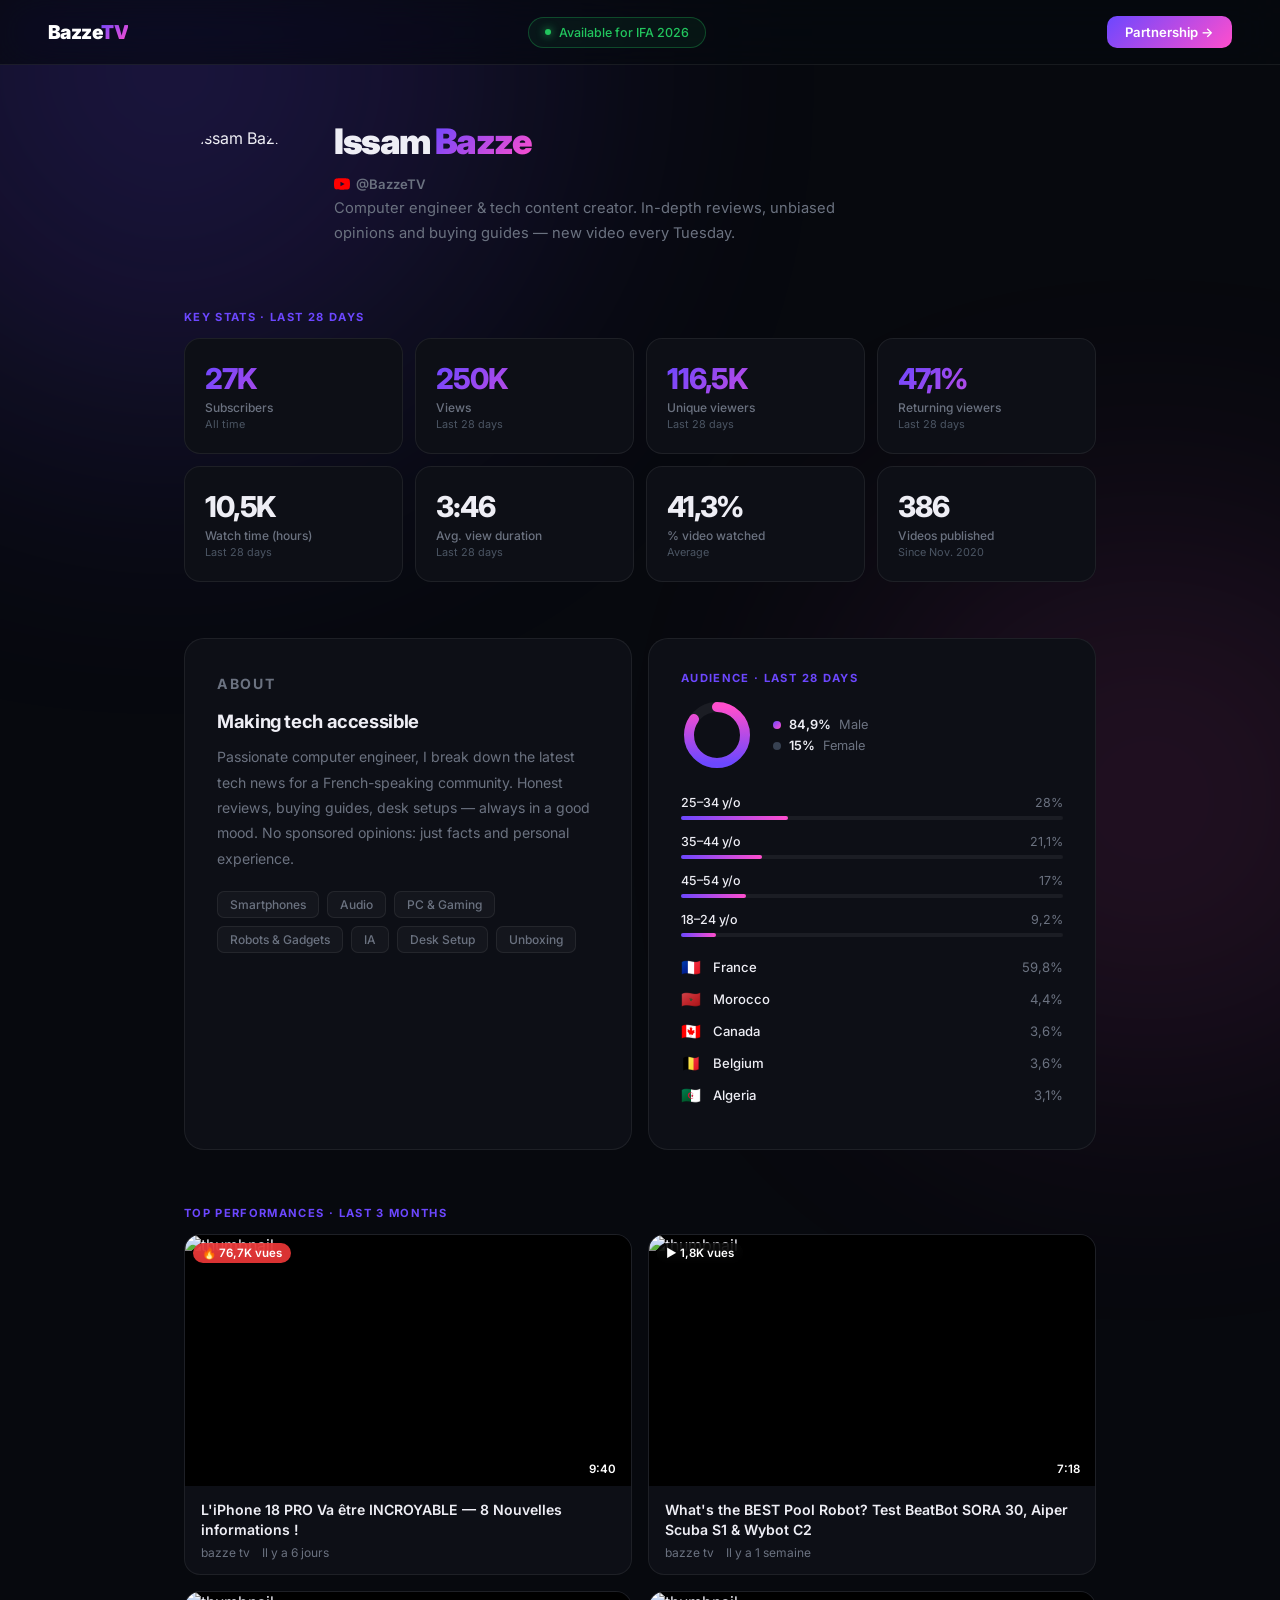
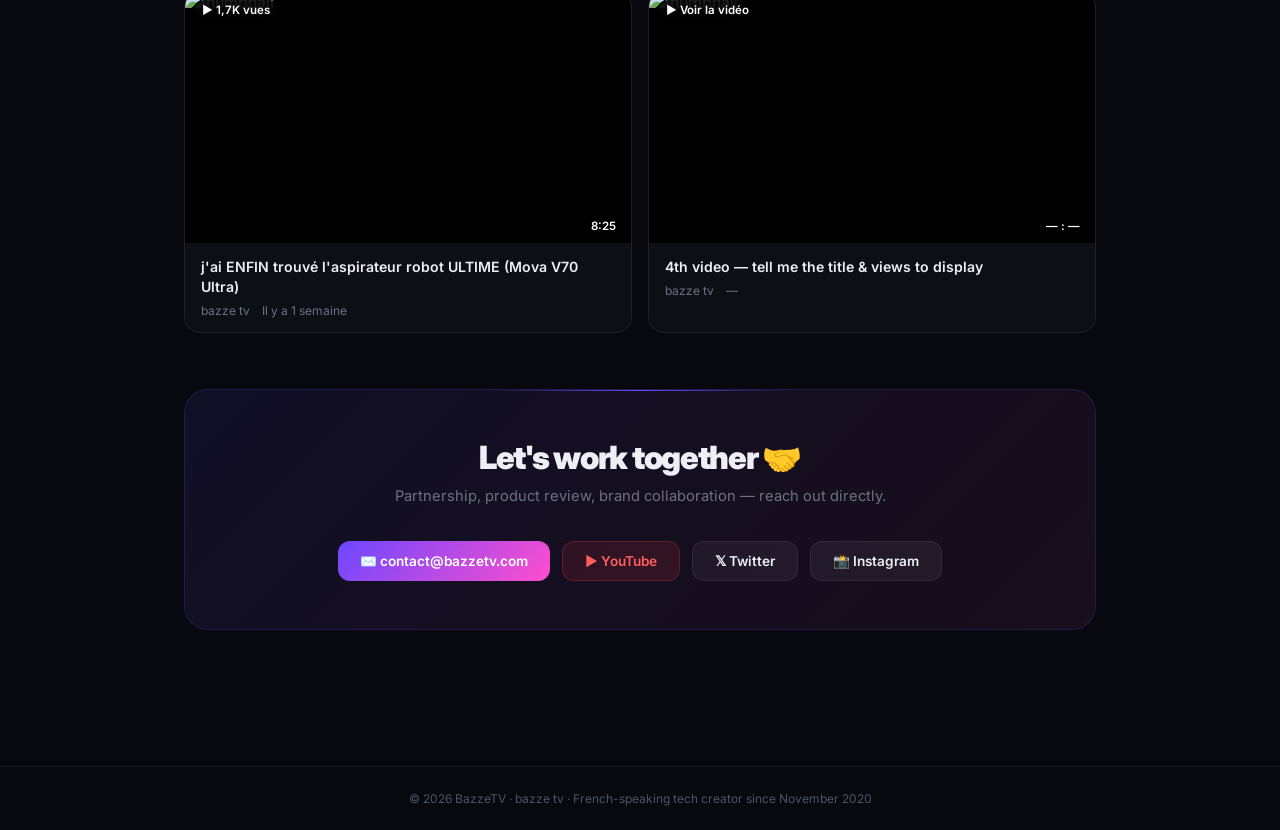
==== mediakit/index.html @ 3ef98928 "Move mediakit to /mediakit, redirect from root" ====
<!DOCTYPE html>
<html lang="en">
<head>
  <meta charset="UTF-8" />
  <meta name="viewport" content="width=device-width, initial-scale=1.0" />
  <title>BazzeTV — Media Kit</title>
  <link rel="preconnect" href="https://fonts.googleapis.com" />
  <link href="https://fonts.googleapis.com/css2?family=Inter:wght@300;400;500;600;700;800;900&display=swap" rel="stylesheet" />
  <style>
    *, *::before, *::after { box-sizing: border-box; margin: 0; padding: 0; }

    :root {
      --bg: #07090e;
      --bg-card: #0d0f16;
      --bg-card-2: #111420;
      --border: rgba(255,255,255,0.07);
      --border-hover: rgba(108,71,255,0.35);
      --accent: #6c47ff;
      --accent-2: #ff4ecd;
      --red: #ff3b3b;
      --text: #eeeef5;
      --muted: #6b7280;
      --muted-2: #4b5563;
      --glow: rgba(108, 71, 255, 0.18);
    }

    html { scroll-behavior: smooth; }

    body {
      font-family: 'Inter', sans-serif;
      background: var(--bg);
      color: var(--text);
      min-height: 100vh;
      overflow-x: hidden;
    }

    /* blobs */
    .blob { position: fixed; border-radius: 50%; filter: blur(140px); pointer-events: none; z-index: 0; }
    .blob-1 { width: 700px; height: 700px; background: var(--accent); top: -280px; left: -180px; opacity: 0.2; }
    .blob-2 { width: 500px; height: 500px; background: var(--accent-2); bottom: -150px; right: -120px; opacity: 0.15; }

    /* nav */
    nav {
      position: fixed; top: 0; width: 100%; z-index: 100;
      padding: 16px 48px;
      display: flex; align-items: center; justify-content: space-between;
      background: rgba(7,9,14,0.7);
      backdrop-filter: blur(24px) saturate(180%);
      border-bottom: 1px solid var(--border);
    }
    .logo { font-size: 1.2rem; font-weight: 900; letter-spacing: -0.03em; }
    .logo .white { color: #fff; }
    .logo .purple { background: linear-gradient(135deg, var(--accent), var(--accent-2)); -webkit-background-clip: text; -webkit-text-fill-color: transparent; }
    .nav-badge {
      display: flex; align-items: center; gap: 8px;
      padding: 7px 16px; border-radius: 100px;
      border: 1px solid rgba(34,197,94,0.3);
      background: rgba(34,197,94,0.07);
      font-size: 0.78rem; color: #22c55e; font-weight: 500;
    }
    .dot { width: 6px; height: 6px; border-radius: 50%; background: #22c55e; box-shadow: 0 0 8px #22c55e; animation: pulse 2s infinite; }
    @keyframes pulse { 0%,100%{opacity:1} 50%{opacity:0.4} }

    .nav-cta {
      padding: 8px 18px; border-radius: 10px;
      background: linear-gradient(135deg, var(--accent), var(--accent-2));
      color: #fff; font-size: 0.82rem; font-weight: 600;
      text-decoration: none; transition: opacity 0.2s;
    }
    .nav-cta:hover { opacity: 0.85; }

    /* layout */
    main { position: relative; z-index: 1; max-width: 960px; margin: 0 auto; padding: 120px 24px 80px; }

    /* hero */
    .hero { display: flex; align-items: center; gap: 40px; margin-bottom: 64px; }
    .avatar-wrap { position: relative; flex-shrink: 0; }
    .avatar {
      width: 110px; height: 110px; border-radius: 50%; overflow: hidden; flex-shrink: 0;
    }
    .avatar img { width: 100%; height: 100%; object-fit: cover; display: block; }
    .avatar-ring { display: none; }
    .hero-text {}
    .hero-name { font-size: 2.2rem; font-weight: 900; letter-spacing: -0.04em; margin-bottom: 8px; }
    .hero-name span { background: linear-gradient(135deg, var(--accent), var(--accent-2)); -webkit-background-clip: text; -webkit-text-fill-color: transparent; }
    .yt-handle {
      display: inline-flex; align-items: center; gap: 6px;
      font-size: 0.82rem; font-weight: 600; color: var(--muted);
      text-decoration: none; margin-top: 6px;
      transition: color 0.2s;
    }
    .yt-handle:hover { color: #ff4444; }
    .hero-sub { color: var(--muted); font-size: 0.92rem; line-height: 1.7; max-width: 520px; }

    /* section label */
    .section-label {
      font-size: 0.7rem; font-weight: 700; letter-spacing: 0.12em;
      text-transform: uppercase; color: var(--accent); margin-bottom: 14px;
    }

    /* stats */
    .stats-grid { display: grid; grid-template-columns: repeat(4, 1fr); gap: 12px; margin-bottom: 56px; }
    .stat-card {
      background: var(--bg-card); border: 1px solid var(--border); border-radius: 16px;
      padding: 22px 20px; position: relative; overflow: hidden;
      transition: border-color 0.25s, transform 0.25s;
    }
    .stat-card:hover { border-color: var(--border-hover); transform: translateY(-3px); }
    .stat-card::after {
      content: ''; position: absolute; inset: 0;
      background: radial-gradient(ellipse at top left, var(--glow) 0%, transparent 70%);
      opacity: 0; transition: opacity 0.3s;
    }
    .stat-card:hover::after { opacity: 1; }
    .stat-num { font-size: 1.8rem; font-weight: 800; letter-spacing: -0.04em; margin-bottom: 4px; }
    .stat-num.accent { background: linear-gradient(135deg, var(--accent), var(--accent-2)); -webkit-background-clip: text; -webkit-text-fill-color: transparent; }
    .stat-lbl { font-size: 0.75rem; color: var(--muted); font-weight: 500; }
    .stat-period { font-size: 0.68rem; color: var(--muted-2); margin-top: 2px; }

    /* two col */
    .two-col { display: grid; grid-template-columns: 1fr 1fr; gap: 16px; margin-bottom: 56px; }

    /* about */
    .about-card {
      background: var(--bg-card); border: 1px solid var(--border);
      border-radius: 20px; padding: 32px; height: 100%;
    }
    .about-card h2 { font-size: 1.15rem; font-weight: 700; letter-spacing: -0.02em; margin-bottom: 12px; }
    .about-card p { color: var(--muted); font-size: 0.88rem; line-height: 1.8; }
    .tags { display: flex; flex-wrap: wrap; gap: 8px; margin-top: 20px; }
    .tag {
      padding: 5px 12px; border-radius: 7px;
      border: 1px solid var(--border); background: rgba(255,255,255,0.03);
      font-size: 0.75rem; color: var(--muted); font-weight: 500;
    }

    /* demo card */
    .demo-card {
      background: var(--bg-card); border: 1px solid var(--border);
      border-radius: 20px; padding: 32px; height: 100%;
    }
    .demo-card h2 { font-size: 1.15rem; font-weight: 700; letter-spacing: -0.02em; margin-bottom: 20px; }

    .bar-row { margin-bottom: 14px; }
    .bar-meta { display: flex; justify-content: space-between; font-size: 0.78rem; margin-bottom: 6px; }
    .bar-meta .name { color: var(--text); font-weight: 500; }
    .bar-meta .pct { color: var(--muted); }
    .bar-bg { height: 4px; border-radius: 100px; background: rgba(255,255,255,0.06); }
    .bar-fill { height: 100%; border-radius: 100px; background: linear-gradient(90deg, var(--accent), var(--accent-2)); transition: width 1s ease; }

    .geo-row { display: flex; align-items: center; gap: 10px; margin-bottom: 12px; }
    .geo-flag { font-size: 1rem; width: 22px; }
    .geo-name { font-size: 0.82rem; color: var(--text); font-weight: 500; flex: 1; }
    .geo-pct { font-size: 0.82rem; color: var(--muted); }

    /* gender donut */
    .gender-row { display: flex; align-items: center; gap: 20px; margin-bottom: 20px; }
    .gender-donut { position: relative; width: 72px; height: 72px; }
    .gender-donut svg { transform: rotate(-90deg); }
    .gender-items { display: flex; flex-direction: column; gap: 6px; }
    .gender-item { display: flex; align-items: center; gap: 8px; font-size: 0.8rem; }
    .gender-dot { width: 8px; height: 8px; border-radius: 50%; }
    .gender-val { font-weight: 600; }
    .gender-name { color: var(--muted); }

    /* videos */
    .videos-section { margin-bottom: 56px; }
    .yt-grid { display: grid; grid-template-columns: repeat(2, 1fr); gap: 16px; }
    .yt-card {
      background: var(--bg-card); border: 1px solid var(--border);
      border-radius: 16px; overflow: hidden;
      transition: border-color 0.25s, transform 0.25s;
      text-decoration: none; color: inherit; display: block;
    }
    .yt-card:hover { border-color: var(--border-hover); transform: translateY(-3px); }
    .yt-thumb {
      width: 100%; aspect-ratio: 16/9;
      display: flex; align-items: center; justify-content: center;
      position: relative; overflow: hidden;
    }
    .yt-thumb-bg {
      position: absolute; inset: 0;
      display: flex; align-items: center; justify-content: center;
      font-size: 2.5rem;
    }
    .yt-duration {
      position: absolute; bottom: 8px; right: 8px;
      background: rgba(0,0,0,0.85); color: #fff;
      font-size: 0.72rem; font-weight: 600;
      padding: 2px 7px; border-radius: 5px;
    }
    .yt-views-badge {
      position: absolute; top: 8px; left: 8px;
      background: rgba(0,0,0,0.75); backdrop-filter: blur(8px);
      color: #fff; font-size: 0.72rem; font-weight: 600;
      padding: 3px 9px; border-radius: 100px;
      display: flex; align-items: center; gap: 4px;
    }
    .yt-views-badge.hot { background: rgba(255,59,59,0.85); }
    .yt-info { padding: 14px 16px; }
    .yt-title { font-size: 0.88rem; font-weight: 600; line-height: 1.4; margin-bottom: 6px; }
    .yt-meta { font-size: 0.75rem; color: var(--muted); display: flex; gap: 12px; }

    /* contact */
    .contact-card {
      border-radius: 24px; padding: 48px 40px; text-align: center; margin-bottom: 56px;
      background: linear-gradient(135deg, rgba(108,71,255,0.1) 0%, rgba(255,78,205,0.07) 100%);
      border: 1px solid rgba(108,71,255,0.2);
      position: relative; overflow: hidden;
    }
    .contact-card::before {
      content: ''; position: absolute; top: 0; left: 50%; transform: translateX(-50%);
      width: 300px; height: 1px;
      background: linear-gradient(90deg, transparent, var(--accent), transparent);
    }
    .contact-card h2 { font-size: 2rem; font-weight: 900; letter-spacing: -0.04em; margin-bottom: 10px; }
    .contact-card p { color: var(--muted); font-size: 0.92rem; margin-bottom: 36px; }
    .contact-links { display: flex; justify-content: center; gap: 12px; flex-wrap: wrap; }
    .clink {
      display: inline-flex; align-items: center; gap: 8px;
      padding: 11px 22px; border-radius: 12px;
      font-size: 0.85rem; font-weight: 600; text-decoration: none;
      transition: transform 0.2s, opacity 0.2s;
    }
    .clink:hover { transform: translateY(-2px); opacity: 0.88; }
    .clink-main { background: linear-gradient(135deg, var(--accent), var(--accent-2)); color: #fff; }
    .clink-ghost { background: rgba(255,255,255,0.05); border: 1px solid var(--border); color: var(--text); }
    .clink-yt { background: rgba(255,59,59,0.12); border: 1px solid rgba(255,59,59,0.25); color: #ff5f5f; }

    footer { position: relative; z-index: 1; text-align: center; padding: 24px; font-size: 0.75rem; color: var(--muted-2); border-top: 1px solid var(--border); }

    @media (max-width: 700px) {
      .stats-grid { grid-template-columns: repeat(2, 1fr); }
      .two-col { grid-template-columns: 1fr; }
      .yt-grid { grid-template-columns: 1fr; }
      .hero { flex-direction: column; gap: 20px; }
      nav { padding: 14px 20px; }
      .nav-badge { display: none; }
    }
  </style>
</head>
<body>
  <div class="blob blob-1"></div>
  <div class="blob blob-2"></div>

  <nav>
    <div class="logo"><span class="white">Bazze</span><span class="purple">TV</span></div>
    <div class="nav-badge"><span class="dot"></span> Available for IFA 2026</div>
    <a href="mailto:contact@bazzetv.com" class="nav-cta">Partnership →</a>
  </nav>

  <main>

    <!-- HERO -->
    <div class="hero">
      <div class="avatar-wrap">
        <div class="avatar"><img src="avatar.jpg" alt="Issam Bazze"/></div>
        <div class="avatar-ring"></div>
      </div>
      <div class="hero-text">
        <div class="hero-name">Issam <span>Bazze</span></div>
        <a href="https://youtube.com/@bazzetv" target="_blank" class="yt-handle">
          <svg viewBox="0 0 24 24" fill="#ff0000" width="16" height="16"><path d="M23.5 6.2a3 3 0 0 0-2.1-2.1C19.5 3.5 12 3.5 12 3.5s-7.5 0-9.4.6A3 3 0 0 0 .5 6.2 31.6 31.6 0 0 0 0 12a31.6 31.6 0 0 0 .5 5.8 3 3 0 0 0 2.1 2.1c1.9.6 9.4.6 9.4.6s7.5 0 9.4-.6a3 3 0 0 0 2.1-2.1A31.6 31.6 0 0 0 24 12a31.6 31.6 0 0 0-.5-5.8zM9.7 15.5V8.5l6.3 3.5-6.3 3.5z"/></svg>
          @BazzeTV
        </a>
        <div class="hero-sub">
          Computer engineer & tech content creator. In-depth reviews, unbiased opinions and buying guides — new video every Tuesday.
        </div>
      </div>
    </div>

    <!-- STATS -->
    <p class="section-label">Key stats · Last 28 days</p>
    <div class="stats-grid">
      <div class="stat-card">
        <div class="stat-num accent" data-stat="subscribers">27K</div>
        <div class="stat-lbl">Subscribers</div>
        <div class="stat-period">All time</div>
      </div>
      <div class="stat-card">
        <div class="stat-num accent" data-stat="views28">250K</div>
        <div class="stat-lbl">Views</div>
        <div class="stat-period">Last 28 days</div>
      </div>
      <div class="stat-card">
        <div class="stat-num accent" data-stat="uniqueViewers">116,5K</div>
        <div class="stat-lbl">Unique viewers</div>
        <div class="stat-period">Last 28 days</div>
      </div>
      <div class="stat-card">
        <div class="stat-num accent" data-stat="returningViewers">47,1%</div>
        <div class="stat-lbl">Returning viewers</div>
        <div class="stat-period">Last 28 days</div>
      </div>
      <div class="stat-card">
        <div class="stat-num" data-stat="watchTime">10,5K</div>
        <div class="stat-lbl">Watch time (hours)</div>
        <div class="stat-period">Last 28 days</div>
      </div>
      <div class="stat-card">
        <div class="stat-num" data-stat="avgDuration">3:46</div>
        <div class="stat-lbl">Avg. view duration</div>
        <div class="stat-period">Last 28 days</div>
      </div>
      <div class="stat-card">
        <div class="stat-num" data-stat="avgPercent">41,3%</div>
        <div class="stat-lbl">% video watched</div>
        <div class="stat-period">Average</div>
      </div>
      <div class="stat-card">
        <div class="stat-num" data-stat="videoCount">386</div>
        <div class="stat-lbl">Videos published</div>
        <div class="stat-period">Since Nov. 2020</div>
      </div>
    </div>

    <!-- ABOUT + DEMO -->
    <div class="two-col">
      <div class="about-card">
        <p class="section-label">About</p>
        <h2>Making tech accessible</h2>
        <p>Passionate computer engineer, I break down the latest tech news for a French-speaking community. Honest reviews, buying guides, desk setups — always in a good mood. No sponsored opinions: just facts and personal experience.</p>
        <div class="tags">
          <span class="tag">Smartphones</span>
          <span class="tag">Audio</span>
          <span class="tag">PC & Gaming</span>
          <span class="tag">Robots & Gadgets</span>
          <span class="tag">IA</span>
          <span class="tag">Desk Setup</span>
          <span class="tag">Unboxing</span>
        </div>
      </div>

      <div class="demo-card">
        <p class="section-label">Audience · Last 28 days</p>

        <!-- Gender -->
        <div class="gender-row" style="margin-bottom:24px;">
          <div class="gender-donut">
            <svg width="72" height="72" viewBox="0 0 72 72">
              <circle cx="36" cy="36" r="28" fill="none" stroke="rgba(255,255,255,0.06)" stroke-width="10"/>
              <!-- 84.9% male = 175.87deg -->
              <circle cx="36" cy="36" r="28" fill="none"
                stroke="url(#g1)" stroke-width="10"
                stroke-dasharray="148.7 175.93"
                stroke-linecap="round"/>
              <defs>
                <linearGradient id="g1" x1="0%" y1="0%" x2="100%" y2="0%">
                  <stop offset="0%" stop-color="#6c47ff"/>
                  <stop offset="100%" stop-color="#ff4ecd"/>
                </linearGradient>
              </defs>
            </svg>
          </div>
          <div class="gender-items">
            <div class="gender-item"><div class="gender-dot" style="background:linear-gradient(135deg,#6c47ff,#ff4ecd)"></div><span class="gender-val" data-stat="malePct">84,9%</span><span class="gender-name">Male</span></div>
            <div class="gender-item"><div class="gender-dot" style="background:#374151"></div><span class="gender-val" data-stat="femalePct">15%</span><span class="gender-name">Female</span></div>
          </div>
        </div>

        <!-- Age -->
        <div style="margin-bottom:20px;">
          <div class="bar-row">
            <div class="bar-meta"><span class="name">25–34 y/o</span><span class="pct" data-stat="age25_34">28%</span></div>
            <div class="bar-bg"><div class="bar-fill" data-stat-bar="age25_34" style="width:28%"></div></div>
          </div>
          <div class="bar-row">
            <div class="bar-meta"><span class="name">35–44 y/o</span><span class="pct" data-stat="age35_44">21,1%</span></div>
            <div class="bar-bg"><div class="bar-fill" data-stat-bar="age35_44" style="width:21.1%"></div></div>
          </div>
          <div class="bar-row">
            <div class="bar-meta"><span class="name">45–54 y/o</span><span class="pct" data-stat="age45_54">17%</span></div>
            <div class="bar-bg"><div class="bar-fill" data-stat-bar="age45_54" style="width:17%"></div></div>
          </div>
          <div class="bar-row">
            <div class="bar-meta"><span class="name">18–24 y/o</span><span class="pct" data-stat="age18_24">9,2%</span></div>
            <div class="bar-bg"><div class="bar-fill" data-stat-bar="age18_24" style="width:9.2%"></div></div>
          </div>
        </div>

        <!-- Geo -->
        <div>
          <div class="geo-row"><span class="geo-flag">🇫🇷</span><span class="geo-name">France</span><span class="geo-pct" data-stat="geo_FR">59,8%</span></div>
          <div class="geo-row"><span class="geo-flag">🇲🇦</span><span class="geo-name">Morocco</span><span class="geo-pct" data-stat="geo_MA">4,4%</span></div>
          <div class="geo-row"><span class="geo-flag">🇨🇦</span><span class="geo-name">Canada</span><span class="geo-pct" data-stat="geo_CA">3,6%</span></div>
          <div class="geo-row"><span class="geo-flag">🇧🇪</span><span class="geo-name">Belgium</span><span class="geo-pct" data-stat="geo_BE">3,6%</span></div>
          <div class="geo-row"><span class="geo-flag">🇩🇿</span><span class="geo-name">Algeria</span><span class="geo-pct" data-stat="geo_DZ">3,1%</span></div>
        </div>
      </div>
    </div>

    <!-- VIDEOS -->
    <div class="videos-section">
      <p class="section-label">Top performances · Last 3 months</p>
      <div class="yt-grid">

        <a href="https://www.youtube.com/watch?v=pRt6h1xFA9U" target="_blank" class="yt-card" data-video-id="pRt6h1xFA9U">
          <div class="yt-thumb" style="background:#000;">
            <img src="https://img.youtube.com/vi/pRt6h1xFA9U/maxresdefault.jpg" alt="thumbnail" style="width:100%;height:100%;object-fit:cover;display:block;"/>
            <span class="yt-views-badge hot">🔥 76,7K vues</span>
            <span class="yt-duration">9:40</span>
          </div>
          <div class="yt-info">
            <div class="yt-title">L'iPhone 18 PRO Va être INCROYABLE — 8 Nouvelles informations !</div>
            <div class="yt-meta"><span>bazze tv</span><span>Il y a 6 jours</span></div>
          </div>
        </a>

        <a href="https://www.youtube.com/watch?v=y5u2yPym1CI" target="_blank" class="yt-card" data-video-id="y5u2yPym1CI">
          <div class="yt-thumb" style="background:#000;">
            <img src="https://img.youtube.com/vi/y5u2yPym1CI/maxresdefault.jpg" alt="thumbnail" style="width:100%;height:100%;object-fit:cover;display:block;"/>
            <span class="yt-views-badge">▶ 1,8K vues</span>
            <span class="yt-duration">7:18</span>
          </div>
          <div class="yt-info">
            <div class="yt-title">What's the BEST Pool Robot? Test BeatBot SORA 30, Aiper Scuba S1 & Wybot C2</div>
            <div class="yt-meta"><span>bazze tv</span><span>Il y a 1 semaine</span></div>
          </div>
        </a>

        <a href="https://www.youtube.com/watch?v=UOiAT0sCeEM" target="_blank" class="yt-card" data-video-id="UOiAT0sCeEM">
          <div class="yt-thumb" style="background:#000;">
            <img src="https://img.youtube.com/vi/UOiAT0sCeEM/maxresdefault.jpg" alt="thumbnail" style="width:100%;height:100%;object-fit:cover;display:block;"/>
            <span class="yt-views-badge">▶ 1,7K vues</span>
            <span class="yt-duration">8:25</span>
          </div>
          <div class="yt-info">
            <div class="yt-title">j'ai ENFIN trouvé l'aspirateur robot ULTIME (Mova V70 Ultra)</div>
            <div class="yt-meta"><span>bazze tv</span><span>Il y a 1 semaine</span></div>
          </div>
        </a>

        <a href="https://www.youtube.com/watch?v=5h_v3HbX7k4" target="_blank" class="yt-card" data-video-id="5h_v3HbX7k4">
          <div class="yt-thumb" style="background:#000;">
            <img src="https://img.youtube.com/vi/5h_v3HbX7k4/maxresdefault.jpg" alt="thumbnail" style="width:100%;height:100%;object-fit:cover;display:block;"/>
            <span class="yt-views-badge">▶ Voir la vidéo</span>
            <span class="yt-duration">— : —</span>
          </div>
          <div class="yt-info">
            <div class="yt-title">4th video — tell me the title & views to display</div>
            <div class="yt-meta"><span>bazze tv</span><span>—</span></div>
          </div>
        </a>

      </div>
    </div>

    <!-- CONTACT -->
    <div class="contact-card">
      <h2>Let's work together 🤝</h2>
      <p>Partnership, product review, brand collaboration — reach out directly.</p>
      <div class="contact-links">
        <a href="mailto:contact@bazzetv.com" class="clink clink-main">✉️ contact@bazzetv.com</a>
        <a href="https://youtube.com/@bazzetv" target="_blank" class="clink clink-yt">▶ YouTube</a>
        <a href="https://twitter.com/bazzetv" target="_blank" class="clink clink-ghost">𝕏 Twitter</a>
        <a href="https://instagram.com/bazzetv" target="_blank" class="clink clink-ghost">📸 Instagram</a>
      </div>
    </div>

  </main>

  <footer>© 2026 BazzeTV · bazze tv · French-speaking tech creator since November 2020</footer>
</body>
</html>
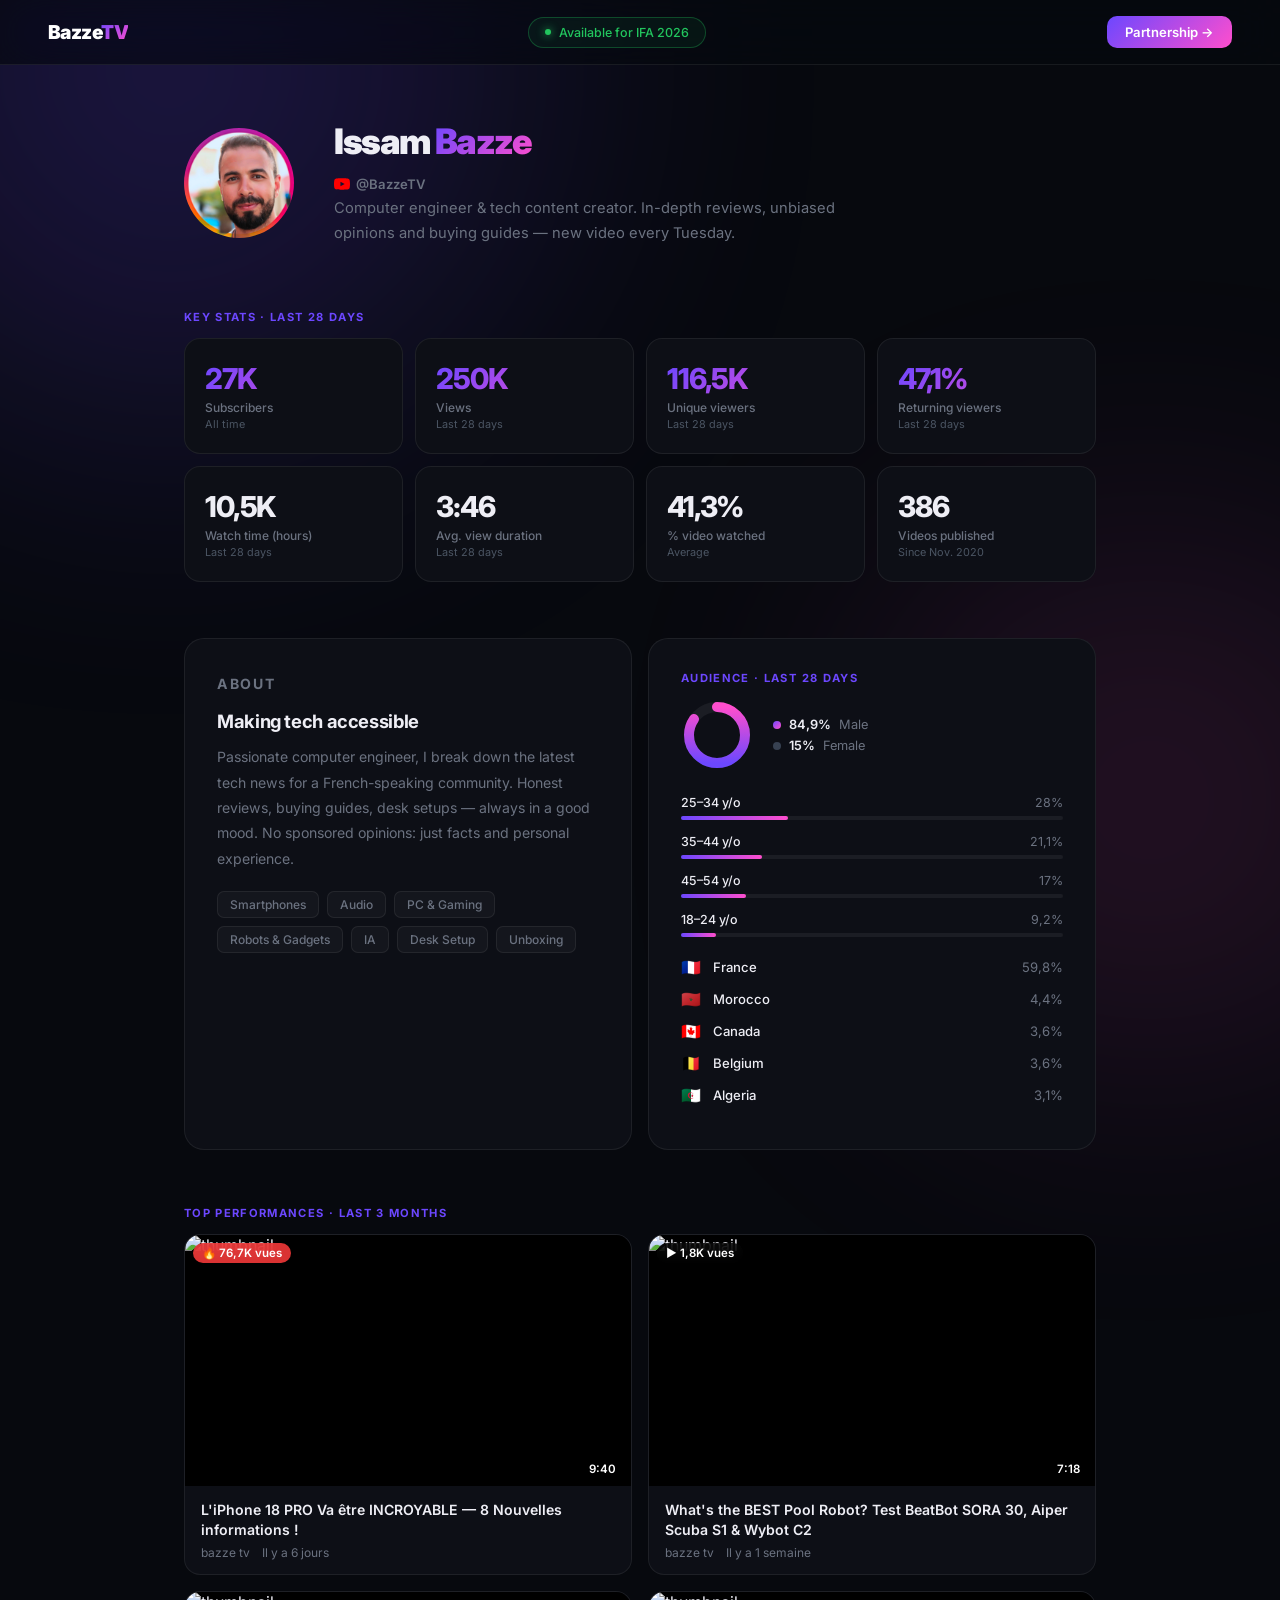
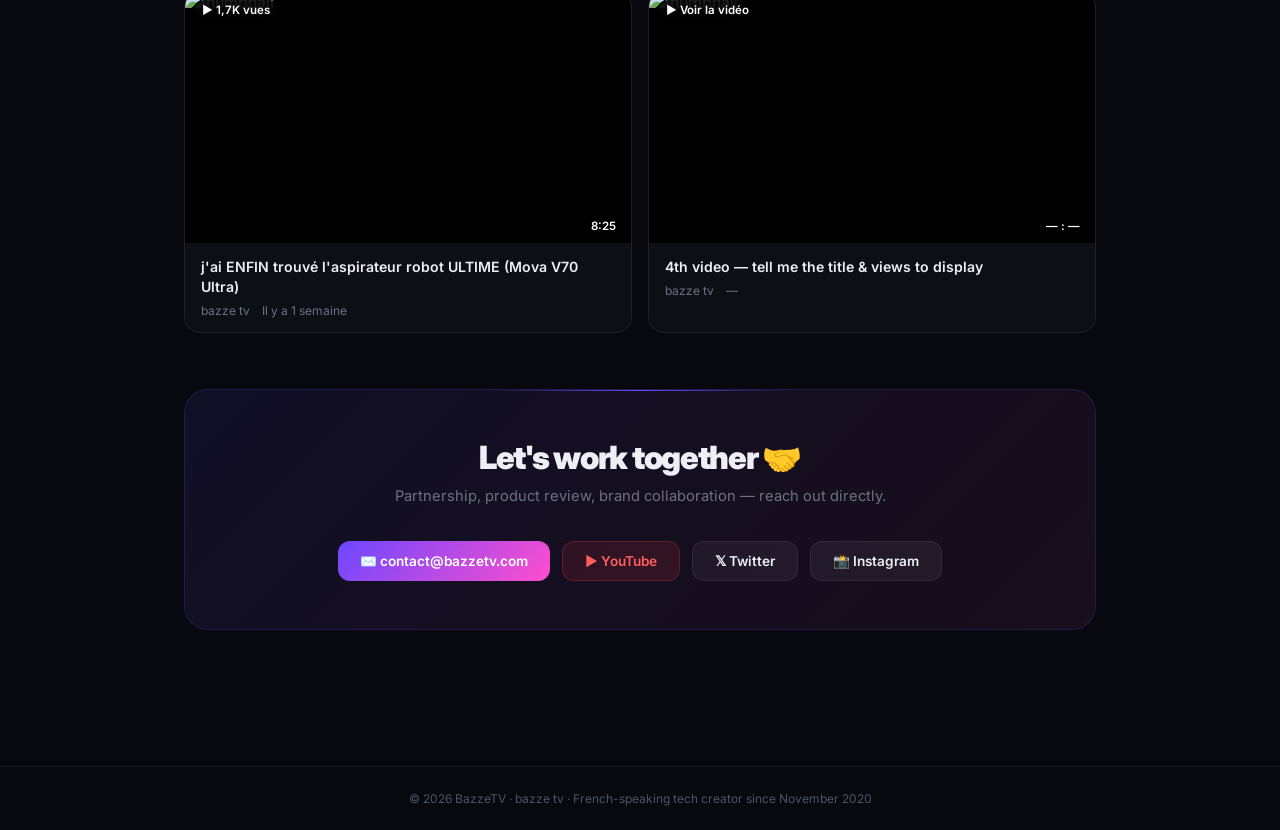
==== commit 009ae706: "feat: improve mobile responsiveness Co-Authored-By: Claude Sonnet 4.6 <noreply@anthropic.com>" ====
--- a/mediakit/index.html
+++ b/mediakit/index.html
@@ -230,12 +230,36 @@
     footer { position: relative; z-index: 1; text-align: center; padding: 24px; font-size: 0.75rem; color: var(--muted-2); border-top: 1px solid var(--border); }
 
     @media (max-width: 700px) {
-      .stats-grid { grid-template-columns: repeat(2, 1fr); }
-      .two-col { grid-template-columns: 1fr; }
+      /* nav */
+      nav { padding: 12px 16px; }
+      .nav-badge { display: none; }
+      .nav-cta { padding: 7px 13px; font-size: 0.78rem; }
+
+      /* layout */
+      main { padding: 90px 16px 60px; }
+
+      /* hero */
+      .hero { flex-direction: column; align-items: flex-start; gap: 16px; margin-bottom: 40px; }
+      .hero-name { font-size: 1.7rem; }
+      .hero-sub { font-size: 0.85rem; }
+
+      /* stats */
+      .stats-grid { grid-template-columns: repeat(2, 1fr); gap: 10px; margin-bottom: 36px; }
+      .stat-num { font-size: 1.5rem; }
+
+      /* two-col */
+      .two-col { grid-template-columns: 1fr; gap: 12px; margin-bottom: 36px; }
+      .about-card, .demo-card { padding: 22px 18px; }
+
+      /* videos */
+      .videos-section { margin-bottom: 36px; }
       .yt-grid { grid-template-columns: 1fr; }
-      .hero { flex-direction: column; gap: 20px; }
-      nav { padding: 14px 20px; }
-      .nav-badge { display: none; }
+
+      /* contact */
+      .contact-card { padding: 32px 20px; margin-bottom: 36px; }
+      .contact-card h2 { font-size: 1.5rem; }
+      .contact-links { flex-direction: column; align-items: stretch; }
+      .clink { justify-content: center; }
     }
   </style>
 </head>
